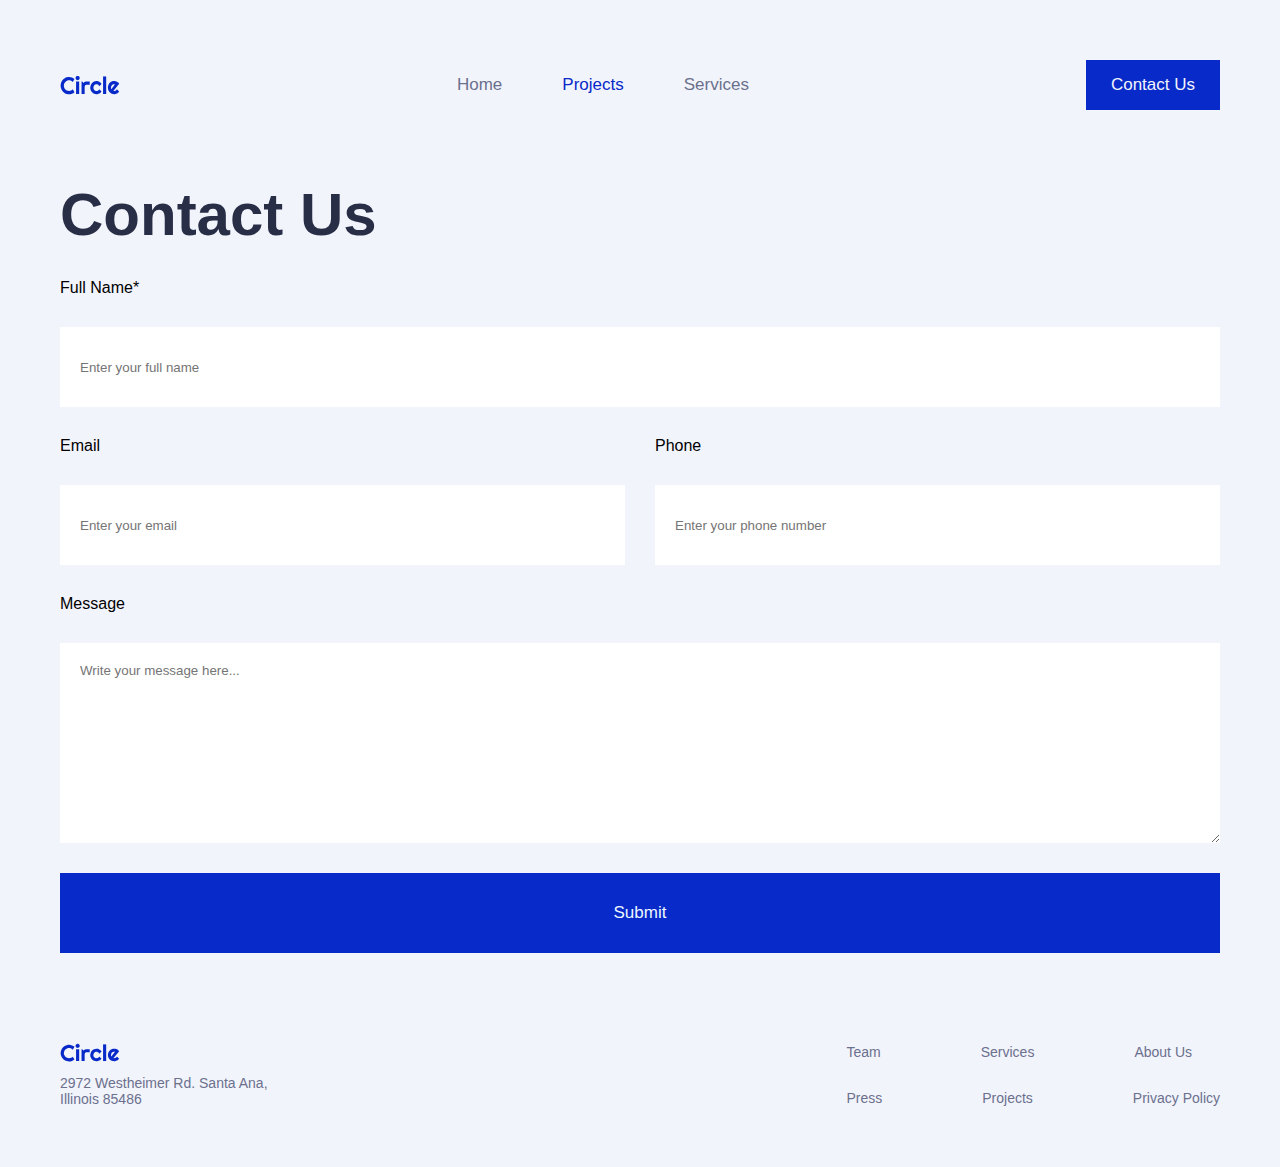
==== html/contact.html @ 4b09b60c "Project page done. Connection with DOM: successfully. Connection with JSON: successfully. Contact pa" ====
<!DOCTYPE html>
<html lang="en">
  <head>
    <meta charset="UTF-8" />
    <meta name="viewport" content="width=device-width, initial-scale=1.0" />
    <title>Project</title>
    <link rel="stylesheet" href="../css/contact.css" />
  </head>
  <body>
    <header class="header">
      <nav class="nav-bar">
        <img src="../resources/images/logos/circle.svg" alt="Circle logo" />
        <ul>
          <li class="home"><a href="homepage.html">Home</a></li>
          <li class="project"><a href="project.html">Projects</a></li>
          <li><a href="services.html">Services</a></li>
        </ul>
        <a href="/html/contact.html" id="btn-contact-us">Contact Us</a>
      </nav>
    </header>
    <main>
      <section class="contact-us">
        <h1>Contact Us</h1>
       
        <form id="form-contact">
            <div class="form-content">
                <label for="name">Full Name*</label>
                <input type="text"  class="input-box" id="name" name="name" placeholder="Enter your full name" required />
              </div>
              
              <div class="email-phone">
                <div class="form-content email">
                    <label for="email">Email</label> 
                    <input type="email" class="input-box" id="email" name="email" placeholder="Enter your email" required/>
                  </div>
    
                  <div class="form-content phone">
                    <label for="phone">Phone</label>
                    <input type="text"  class="input-box" id="phone" name="phone" placeholder="Enter your phone number" required />
                  </div>

              </div>
           
    
              <div class="form-content">
                <label for="message">Message</label>
                <textarea class="message-box" id="message" name="message" placeholder="Write your message here..." required></textarea>
              </div>
    
              <div class="form-content">
              <button type="submit" class="btn-sumbit" >Submit</button>
              </div>
        </form>
      </section>





    </main>

    <footer class="footer">
      <div>
        <img src="../resources/images/logos/circle.svg" alt="Circle logo" />
        <p>2972 Westheimer Rd. Santa Ana, Illinois 85486</p>
      </div>
      <div class="footer-links">
        <ul>
          <li><a href="#">Team</a></li>
          <li><a href="#">Services</a></li>
          <li><a href="#">About Us</a></li>
        </ul>
        <ul>
          <li><a href="#">Press</a></li>
          <li><a href="#">Projects</a></li>
          <li><a href="#">Privacy Policy</a></li>
        </ul>
      </div>
    </footer>

    <script src="../js/contact.js"></script>
  </body>
</html>
---- css/contact.css ----
:root {
    --blue: #072ac8;
    --sky-blue: #43d2ff;
    --pale-blue: #a2d6f9;
    --light-blue: #d1edff;
    --black: #292e47;
    --grey: #6b708d;
    --pale-grey: #f2f4fc;
    --ice: #ecf7ff;
    --yellow: #ffc600;
  }
  
  *,
  html,
  body {
    box-sizing: border-box;
    font-family: "Roboto", Arial, Helvetica, sans-serif;
    margin: 0;
    padding: 0;
  }
  body {
    max-width: 100%;
    background-color: var(--pale-grey);
  }
  .header {
    position: fixed;
    top: 0;
    width: 100%;
    display: flex;
    justify-content: space-around;
    background-color: var(--pale-grey);
    z-index: 1800;
    padding: 60px 60px 0px 60px;
  }
  .nav-bar {
    display: flex;
    align-items: center;
    justify-content: space-between;
    gap: 60px;
    width: 100%;
  }
  .nav-bar img {
    width: 60px;
    height: auto;
  }
  
  .nav-bar ul {
    display: flex;
    gap: 60px;
    list-style: none;
    padding: 0;
  }
  .nav-bar a {
    color: var(--grey);
    text-decoration: none;
    font-size: 17px;
  }
  #btn-contact-us {
    color: var(--pale-grey);
    background-color: var(--blue);
    padding: 15px 25px;
    border: none;
    text-decoration: none;
    font-size: 17px;
  }
  .project a {
    color: var(--blue);
  }
  
  
  .contact-us {
    display: flex;
    flex-direction: column;
    max-width: 100%;
    padding: 60px 60px 60px 60px;
    margin-top: 120px;
  }
  .contact-us h1 {
    font-size: 60px;
    color: var(--black);
   
  }


  .form-content {
    display: flex;
    flex-direction: column;
    gap: 30px;
    padding-top: 30px;
  }

  .input-box {
    max-width: 100%;
    height: 80px;
    color: var(--grey); 
    padding: 20px;
    border:none;
  }
.email-phone{
  display: flex;
  gap: 30px;
}
.email{
    width: 50%;
}
.phone{
    width: 50%;
}


  .message-box {
    max-width: 100%;
    height: 200px;
    border: none;
    padding:20px;
  }
.btn-sumbit{
  background-color: var(--blue);
  max-width: 100%;
  height: 80px;
  color: var(--ice);
  padding: 15px 25px;
  border: none;
  text-decoration: none;
  font-size: 17px;
}


  .footer {
    position: relative;
    max-width: 100%;
    display: flex;
    justify-content: space-between;
    align-items: center;
    z-index: 1000;
    padding: 0px 60px 60px 60px;
    background-color: var(--pale-grey);
    font-size: 14px;
    color: var(--grey);
  }
  .footer img {
    padding-top: 30px;
    width: 60px;
    height: auto;
  }
  .footer p {
    width: 250px;
    padding-top: 10px;
  }
  .footer ul {
    list-style: none;
    display: flex;
    flex-wrap: column;
    align-items: flex-end;
    gap: 100px;
    padding-top: 30px;
  }
  .footer a {
    text-decoration: none;
    color: var(--grey);
    font-size: 14px;
    align-items: flex-end;
  }
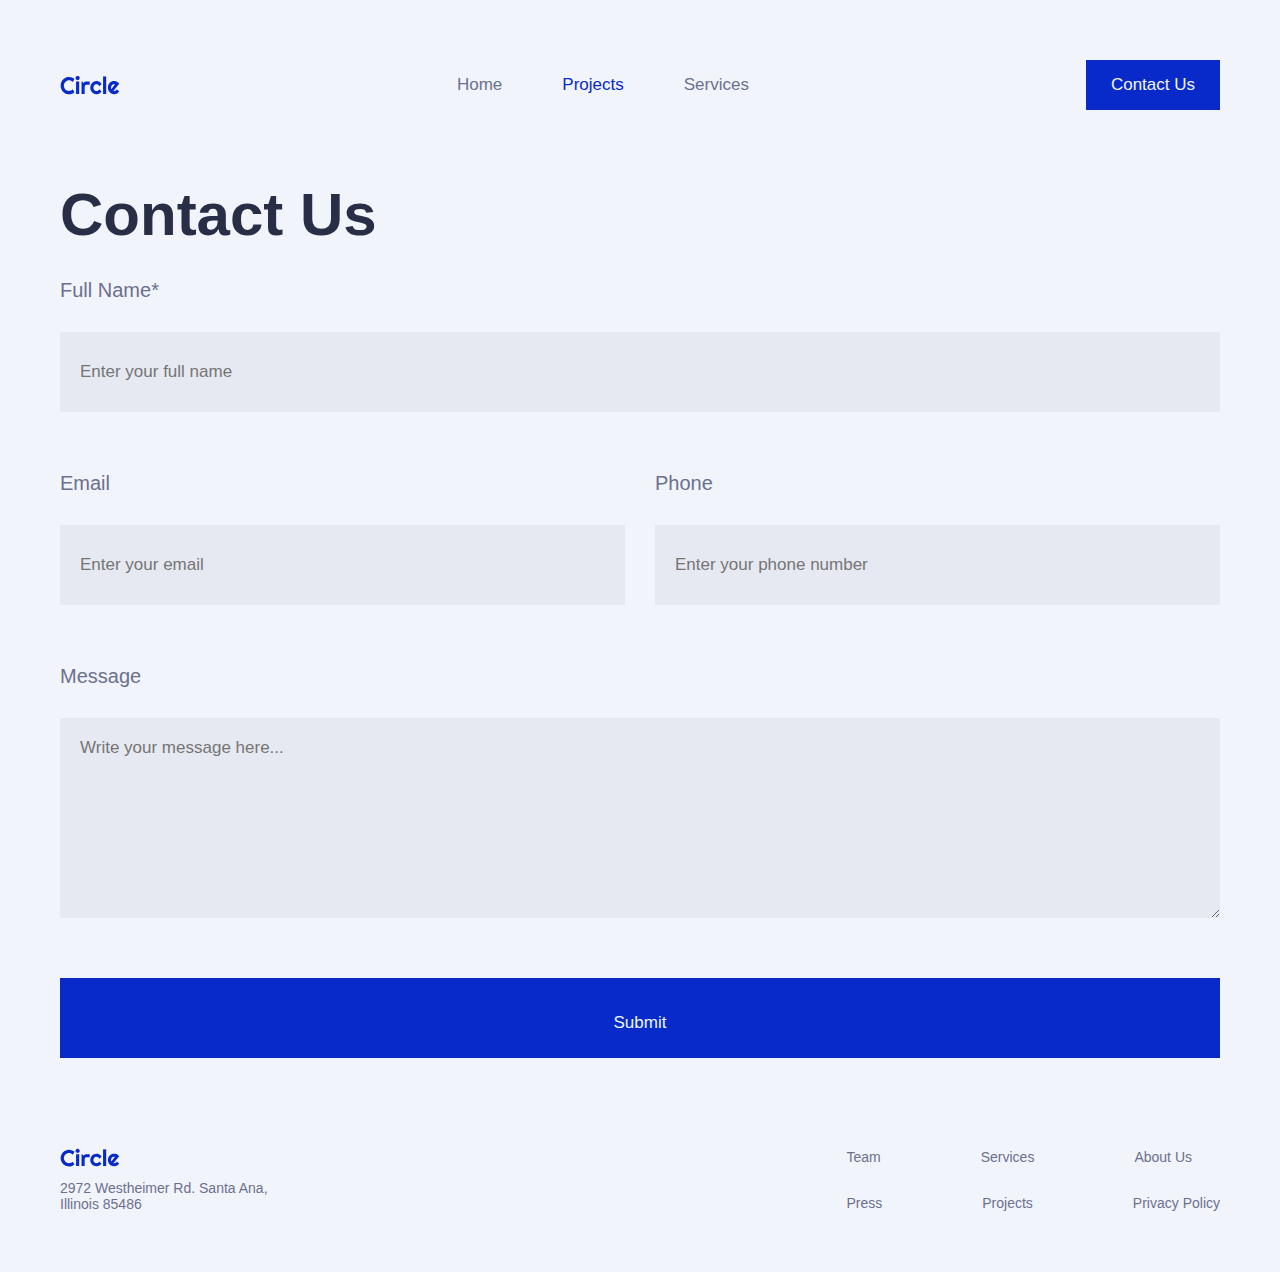
==== commit 6c73fcd4: "contact page: form done and cosmetic changes in css" ====
--- a/html/contact.html
+++ b/html/contact.html
@@ -21,42 +21,66 @@
     <main>
       <section class="contact-us">
         <h1>Contact Us</h1>
-       
+
         <form id="form-contact">
-            <div class="form-content">
-                <label for="name">Full Name*</label>
-                <input type="text"  class="input-box" id="name" name="name" placeholder="Enter your full name" required />
-              </div>
-              
-              <div class="email-phone">
-                <div class="form-content email">
-                    <label for="email">Email</label> 
-                    <input type="email" class="input-box" id="email" name="email" placeholder="Enter your email" required/>
-                  </div>
-    
-                  <div class="form-content phone">
-                    <label for="phone">Phone</label>
-                    <input type="text"  class="input-box" id="phone" name="phone" placeholder="Enter your phone number" required />
-                  </div>
+          <div id="form-content" class="form-content">
+            <label for="name">Full Name*</label>
+            <input
+              type="text"
+              class="input-box"
+              id="name"
+              name="name"
+              placeholder="Enter your full name"
+              required
+            />
+            <div class="error" id="name-error"></div>
+          </div>
 
-              </div>
-           
-    
-              <div class="form-content">
-                <label for="message">Message</label>
-                <textarea class="message-box" id="message" name="message" placeholder="Write your message here..." required></textarea>
-              </div>
-    
-              <div class="form-content">
-              <button type="submit" class="btn-sumbit" >Submit</button>
-              </div>
+          <div class="email-phone">
+            <div class="form-content email">
+              <label for="email">Email</label>
+              <input
+                type="email"
+                class="input-box"
+                id="email"
+                name="email"
+                placeholder="Enter your email"
+                required
+              />
+              <div class="error" id="email-error"></div>
+            </div>
+
+            <div class="form-content phone">
+              <label for="phone">Phone</label>
+              <input
+                type="text"
+                class="input-box"
+                id="phone"
+                name="phone"
+                placeholder="Enter your phone number"
+                required
+              />
+              <div class="error" id="phone-error"></div>
+            </div>
+          </div>
+
+          <div class="form-content">
+            <label for="message">Message</label>
+            <textarea
+              class="message-box"
+              id="message"
+              name="message"
+              placeholder="Write your message here..."
+              required
+            ></textarea>
+            <div class="error" id="message-error"></div>
+          </div>
+
+          <div class="form-content">
+            <button type="submit" class="btn-submit">Submit</button>
+          </div>
         </form>
       </section>
-
-
-
-
-
     </main>
 
     <footer class="footer">
--- a/css/contact.css
+++ b/css/contact.css
@@ -1,164 +1,179 @@
 :root {
-    --blue: #072ac8;
-    --sky-blue: #43d2ff;
-    --pale-blue: #a2d6f9;
-    --light-blue: #d1edff;
-    --black: #292e47;
-    --grey: #6b708d;
-    --pale-grey: #f2f4fc;
-    --ice: #ecf7ff;
-    --yellow: #ffc600;
-  }
-  
-  *,
-  html,
-  body {
-    box-sizing: border-box;
-    font-family: "Roboto", Arial, Helvetica, sans-serif;
-    margin: 0;
-    padding: 0;
-  }
-  body {
-    max-width: 100%;
-    background-color: var(--pale-grey);
-  }
-  .header {
-    position: fixed;
-    top: 0;
-    width: 100%;
-    display: flex;
-    justify-content: space-around;
-    background-color: var(--pale-grey);
-    z-index: 1800;
-    padding: 60px 60px 0px 60px;
-  }
-  .nav-bar {
-    display: flex;
-    align-items: center;
-    justify-content: space-between;
-    gap: 60px;
-    width: 100%;
-  }
-  .nav-bar img {
-    width: 60px;
-    height: auto;
-  }
-  
-  .nav-bar ul {
-    display: flex;
-    gap: 60px;
-    list-style: none;
-    padding: 0;
-  }
-  .nav-bar a {
-    color: var(--grey);
-    text-decoration: none;
-    font-size: 17px;
-  }
-  #btn-contact-us {
-    color: var(--pale-grey);
-    background-color: var(--blue);
-    padding: 15px 25px;
-    border: none;
-    text-decoration: none;
-    font-size: 17px;
-  }
-  .project a {
-    color: var(--blue);
-  }
-  
-  
-  .contact-us {
-    display: flex;
-    flex-direction: column;
-    max-width: 100%;
-    padding: 60px 60px 60px 60px;
-    margin-top: 120px;
-  }
-  .contact-us h1 {
-    font-size: 60px;
-    color: var(--black);
-   
-  }
-
-
-  .form-content {
-    display: flex;
-    flex-direction: column;
-    gap: 30px;
-    padding-top: 30px;
-  }
-
-  .input-box {
-    max-width: 100%;
-    height: 80px;
-    color: var(--grey); 
-    padding: 20px;
-    border:none;
-  }
-.email-phone{
-  display: flex;
-  gap: 30px;
-}
-.email{
-    width: 50%;
-}
-.phone{
-    width: 50%;
+  --blue: #072ac8;
+  --sky-blue: #43d2ff;
+  --pale-blue: #a2d6f9;
+  --light-blue: #d1edff;
+  --black: #292e47;
+  --grey: #6b708d;
+  --pale-grey: #f2f4fc;
+  --ice: #ecf7ff;
+  --yellow: #ffc600;
 }
 
+*,
+html,
+body {
+  box-sizing: border-box;
+  font-family: "Roboto", Arial, Helvetica, sans-serif;
+  margin: 0;
+  padding: 0;
+}
+body {
+  max-width: 100%;
+  background-color: var(--pale-grey);
+}
+.header {
+  position: fixed;
+  top: 0;
+  width: 100%;
+  display: flex;
+  justify-content: space-around;
+  background-color: var(--pale-grey);
+  z-index: 1800;
+  padding: 60px 60px 0px 60px;
+}
+.nav-bar {
+  display: flex;
+  align-items: center;
+  justify-content: space-between;
+  gap: 60px;
+  width: 100%;
+}
+.nav-bar img {
+  width: 60px;
+  height: auto;
+}
 
-  .message-box {
-    max-width: 100%;
-    height: 200px;
-    border: none;
-    padding:20px;
-  }
-.btn-sumbit{
+.nav-bar ul {
+  display: flex;
+  gap: 60px;
+  list-style: none;
+  padding: 0;
+}
+.nav-bar a {
+  color: var(--grey);
+  text-decoration: none;
+  font-size: 17px;
+}
+#btn-contact-us {
+  color: var(--pale-grey);
   background-color: var(--blue);
-  max-width: 100%;
-  height: 80px;
-  color: var(--ice);
   padding: 15px 25px;
   border: none;
   text-decoration: none;
   font-size: 17px;
 }
+#btn-contact-us:hover {
+  color: var(--yellow);
+}
 
+.project a {
+  color: var(--blue);
+}
 
-  .footer {
-    position: relative;
-    max-width: 100%;
-    display: flex;
-    justify-content: space-between;
-    align-items: center;
-    z-index: 1000;
-    padding: 0px 60px 60px 60px;
-    background-color: var(--pale-grey);
-    font-size: 14px;
-    color: var(--grey);
-  }
-  .footer img {
-    padding-top: 30px;
-    width: 60px;
-    height: auto;
-  }
-  .footer p {
-    width: 250px;
-    padding-top: 10px;
-  }
-  .footer ul {
-    list-style: none;
-    display: flex;
-    flex-wrap: column;
-    align-items: flex-end;
-    gap: 100px;
-    padding-top: 30px;
-  }
-  .footer a {
-    text-decoration: none;
-    color: var(--grey);
-    font-size: 14px;
-    align-items: flex-end;
-  }
-  +.contact-us {
+  display: flex;
+  flex-direction: column;
+  max-width: 100%;
+  padding: 60px 60px 60px 60px;
+  margin-top: 120px;
+}
+.contact-us h1 {
+  font-size: 60px;
+  color: var(--black);
+}
+
+.form-content {
+  display: flex;
+  flex-direction: column;
+  gap: 30px;
+  padding-top: 30px;
+}
+.form-content label {
+  font-size: 20px;
+  color: var(--grey);
+}
+
+.input-box {
+  max-width: 100%;
+  height: 80px;
+  color: var(--grey);
+  padding: 20px;
+  border: none;
+  font-size: 17px;
+  color: var(--grey);
+  background-color: #e6e9f1;
+}
+.email-phone {
+  display: flex;
+  gap: 30px;
+}
+.email {
+  width: 50%;
+}
+.phone {
+  width: 50%;
+}
+
+.message-box {
+  max-width: 100%;
+  height: 200px;
+  border: none;
+  padding: 20px;
+  font-size: 17px;
+  color: var(--grey);
+  background-color: #e6e9f1;
+}
+
+.btn-submit {
+  background-color: var(--blue);
+  display: block;
+  max-width: 100%;
+  cursor: pointer;
+  height: 80px;
+  color: var(--ice);
+  padding-top: 10px;
+  text-align: center;
+  border: none;
+  text-decoration: none;
+  font-size: 17px;
+}
+
+.btn-submit:hover {
+  color: var(--yellow);
+}
+.footer {
+  position: relative;
+  max-width: 100%;
+  display: flex;
+  justify-content: space-between;
+  align-items: center;
+  z-index: 1000;
+  padding: 0px 60px 60px 60px;
+  background-color: var(--pale-grey);
+  font-size: 14px;
+  color: var(--grey);
+}
+.footer img {
+  padding-top: 30px;
+  width: 60px;
+  height: auto;
+}
+.footer p {
+  width: 250px;
+  padding-top: 10px;
+}
+.footer ul {
+  list-style: none;
+  display: flex;
+  flex-wrap: column;
+  align-items: flex-end;
+  gap: 100px;
+  padding-top: 30px;
+}
+.footer a {
+  text-decoration: none;
+  color: var(--grey);
+  font-size: 14px;
+  align-items: flex-end;
+}
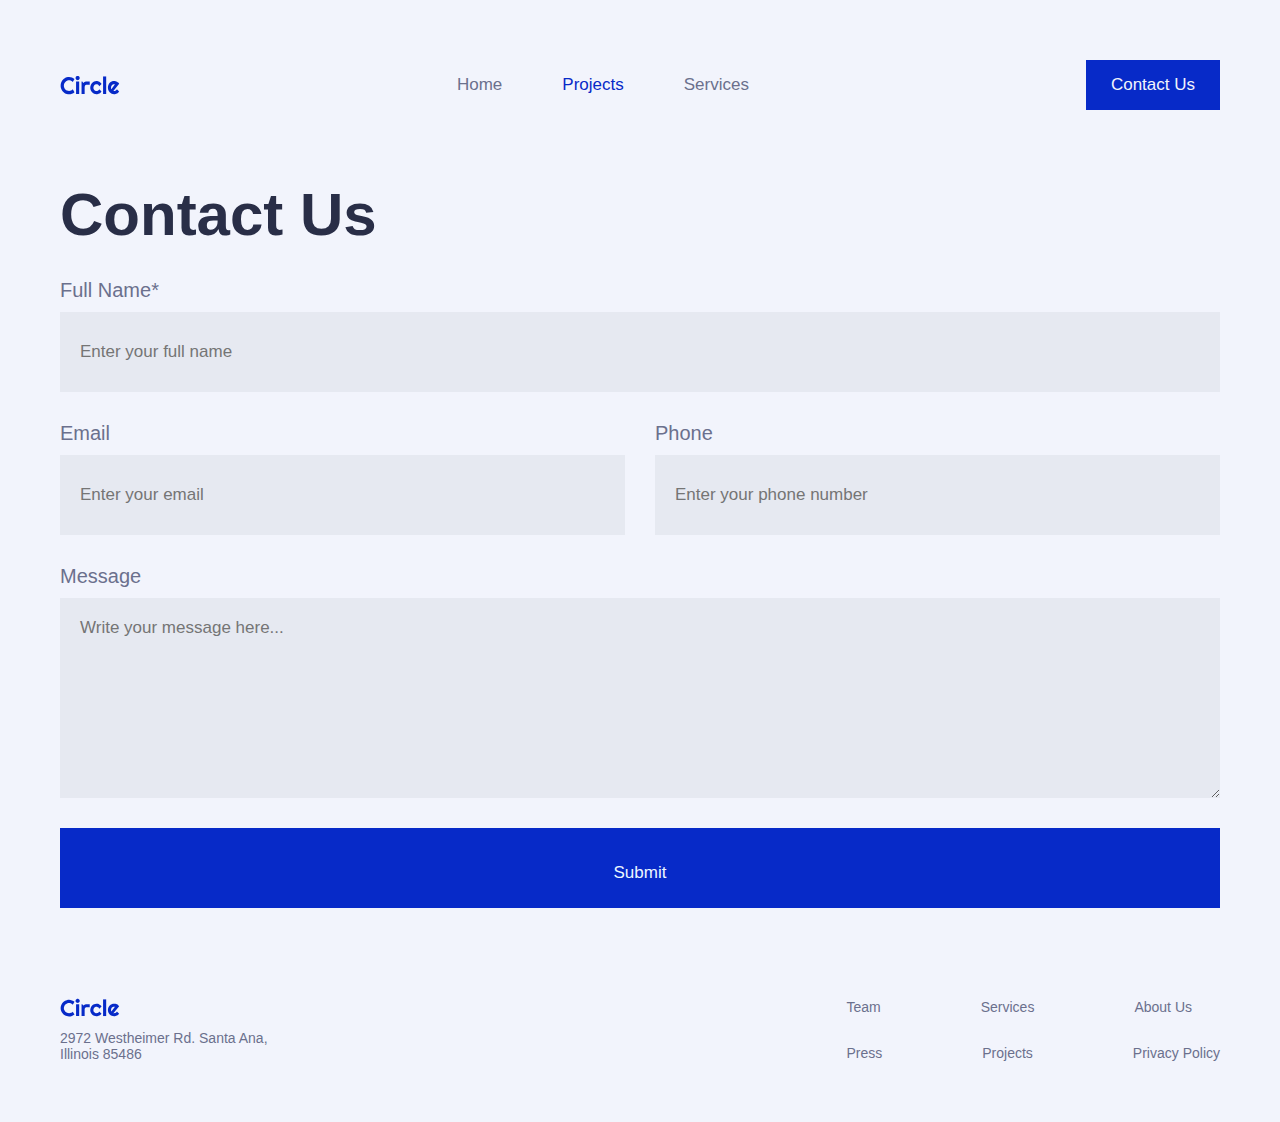
==== commit 1f35dfe6: "Contact form validation: successfully done." ====
--- a/html/contact.html
+++ b/html/contact.html
@@ -31,9 +31,8 @@
               id="name"
               name="name"
               placeholder="Enter your full name"
-              required
             />
-            <div class="error" id="name-error"></div>
+            <p class="error-message" id="name-error"></p>
           </div>
 
           <div class="email-phone">
@@ -45,9 +44,8 @@
                 id="email"
                 name="email"
                 placeholder="Enter your email"
-                required
               />
-              <div class="error" id="email-error"></div>
+              <p class="error-message" id="email-error"></p>
             </div>
 
             <div class="form-content phone">
@@ -58,9 +56,8 @@
                 id="phone"
                 name="phone"
                 placeholder="Enter your phone number"
-                required
               />
-              <div class="error" id="phone-error"></div>
+              <p class="error-message" id="phone-error"></p>
             </div>
           </div>
 
@@ -71,9 +68,8 @@
               id="message"
               name="message"
               placeholder="Write your message here..."
-              required
             ></textarea>
-            <div class="error" id="message-error"></div>
+            <p class="error-message" id="message-error"></p>
           </div>
 
           <div class="form-content">
--- a/css/contact.css
+++ b/css/contact.css
@@ -83,10 +83,13 @@
   color: var(--black);
 }
 
+
+/*form*/
+
 .form-content {
   display: flex;
   flex-direction: column;
-  gap: 30px;
+  gap: 10px;
   padding-top: 30px;
 }
 .form-content label {
@@ -142,6 +145,17 @@
 .btn-submit:hover {
   color: var(--yellow);
 }
+
+
+/*error*/
+.error-message {
+  display: none;
+  color: red; 
+  font-size: 13px; 
+  
+}
+
+/*footer*/
 .footer {
   position: relative;
   max-width: 100%;
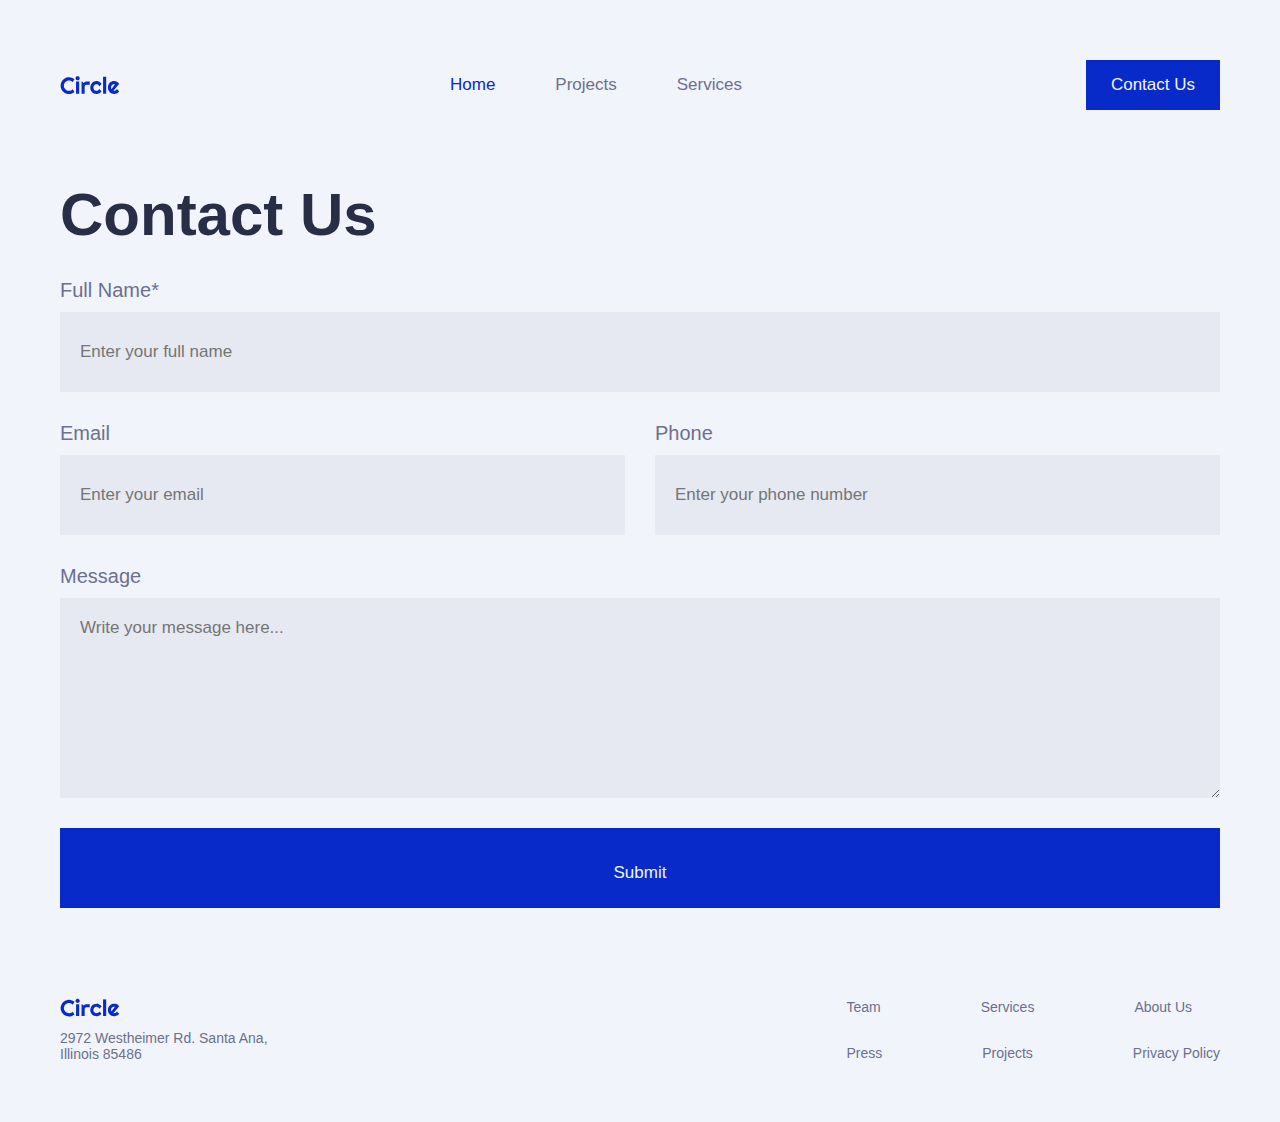
==== commit 3c36f10e: "Media-queries: homepage and contact done." ====
--- a/html/contact.html
+++ b/html/contact.html
@@ -3,19 +3,34 @@
   <head>
     <meta charset="UTF-8" />
     <meta name="viewport" content="width=device-width, initial-scale=1.0" />
-    <title>Project</title>
+    <title>Homepage</title>
+    <link
+      rel="stylesheet"
+      href="https://cdn.jsdelivr.net/npm/bootstrap-icons@1.10.3/font/bootstrap-icons.css"
+    />
     <link rel="stylesheet" href="../css/contact.css" />
   </head>
   <body>
-    <header class="header">
-      <nav class="nav-bar">
-        <img src="../resources/images/logos/circle.svg" alt="Circle logo" />
-        <ul>
+    <header>
+      <img
+        src="../resources/images/logos/circle.svg"
+        alt="Circle logo"
+        class="logo"
+      />
+      <button class="open-menu" id="open-menu">
+        <i class="bi bi-list"></i>
+      </button>
+
+      <nav class="nav-bar" id="nav-bar">
+        <button class="close-menu" id="close-menu">
+          <i class="bi bi-x-circle-fill"></i>
+        </button>
+        <ul class="nav-list">
           <li class="home"><a href="homepage.html">Home</a></li>
-          <li class="project"><a href="project.html">Projects</a></li>
+          <li><a href="project.html">Projects</a></li>
           <li><a href="services.html">Services</a></li>
         </ul>
-        <a href="/html/contact.html" id="btn-contact-us">Contact Us</a>
+        <a href="contact.html" id="btn-contact-us">Contact Us</a>
       </nav>
     </header>
     <main>
--- a/css/contact.css
+++ b/css/contact.css
@@ -9,7 +9,6 @@
   --ice: #ecf7ff;
   --yellow: #ffc600;
 }
-
 *,
 html,
 body {
@@ -22,7 +21,7 @@
   max-width: 100%;
   background-color: var(--pale-grey);
 }
-.header {
+header {
   position: fixed;
   top: 0;
   width: 100%;
@@ -32,6 +31,11 @@
   z-index: 1800;
   padding: 60px 60px 0px 60px;
 }
+.logo {
+  width: 60px;
+  height: auto;
+}
+/* Nav Bar */
 .nav-bar {
   display: flex;
   align-items: center;
@@ -39,21 +43,20 @@
   gap: 60px;
   width: 100%;
 }
-.nav-bar img {
-  width: 60px;
-  height: auto;
-}
-
-.nav-bar ul {
+.nav-list {
   display: flex;
   gap: 60px;
   list-style: none;
   padding: 0;
+  margin-left: 30%;
 }
 .nav-bar a {
   color: var(--grey);
   text-decoration: none;
   font-size: 17px;
+}
+.home a {
+  color: var(--blue);
 }
 #btn-contact-us {
   color: var(--pale-grey);
@@ -66,11 +69,13 @@
 #btn-contact-us:hover {
   color: var(--yellow);
 }
-
+.open-menu,
+.close-menu {
+  display: none;
+}
 .project a {
   color: var(--blue);
 }
-
 .contact-us {
   display: flex;
   flex-direction: column;
@@ -82,10 +87,7 @@
   font-size: 60px;
   color: var(--black);
 }
-
-
 /*form*/
-
 .form-content {
   display: flex;
   flex-direction: column;
@@ -96,7 +98,6 @@
   font-size: 20px;
   color: var(--grey);
 }
-
 .input-box {
   max-width: 100%;
   height: 80px;
@@ -117,7 +118,6 @@
 .phone {
   width: 50%;
 }
-
 .message-box {
   max-width: 100%;
   height: 200px;
@@ -127,7 +127,6 @@
   color: var(--grey);
   background-color: #e6e9f1;
 }
-
 .btn-submit {
   background-color: var(--blue);
   display: block;
@@ -141,20 +140,15 @@
   text-decoration: none;
   font-size: 17px;
 }
-
 .btn-submit:hover {
   color: var(--yellow);
 }
-
-
 /*error*/
 .error-message {
   display: none;
-  color: red; 
-  font-size: 13px; 
-  
-}
-
+  color: red;
+  font-size: 13px;
+}
 /*footer*/
 .footer {
   position: relative;
@@ -191,3 +185,144 @@
   font-size: 14px;
   align-items: flex-end;
 }
+@media only screen and (max-width: 600px) {
+  header {
+    display: flex;
+    padding: 20px 20px 0px 20px;
+    flex-direction: raw;
+    justify-content: space-between;
+  }
+  .open-menu,
+  .close-menu {
+    display: block;
+    border: 0;
+    font-size: 1.25rem;
+    background-color: transparent;
+    cursor: pointer;
+  }
+  .open-menu {
+    color: varr(--blue);
+  }
+  .close-menu {
+    color: var(--y2ellow);
+  }
+  .nav-bar {
+    opacity: 0;
+    visibility: hidden;
+    display: flex;
+    flex-direction: column;
+    align-items: end;
+    gap: 1rem;
+    position: absolute;
+    top: 0;
+    right: 0;
+    bottom: 0;
+    background-color: var(--blue);
+    padding: 1rem;
+    box-shadow: 0 0 0 100vmax rgba(70, 99, 229, 0.5);
+    height: 220px;
+    width: 120px;
+  }
+  .nav-bar.show {
+    opacity: 2;
+    visibility: visible;
+  }
+  .nav-list {
+    display: flex;
+    flex-direction: column;
+    align-items: end;
+    gap: 20px;
+    list-style: none;
+    padding: 0;
+    margin-left: 30%;
+  }
+  .nav-list li a {
+    color: var(--pale-grey);
+    gap: 20px;
+  }
+  .nav-list li a:hover {
+    color: var(--yellow);
+  }
+  #btn-contact-us {
+    color: var(--pale-grey);
+    background-color: transparent;
+    padding: 1rem;
+    right: 0;
+    border: none;
+    text-decoration: none;
+    font-size: 17px;
+    align-items: end;
+    padding: 0px;
+  }
+  .bi-list {
+    color: var(--blue);
+  }
+  .bi-x-circle-fill {
+    color: var(--pale-grey);
+  }
+  .form-group {
+    display: flex;
+    flex-direction: column;
+    justify-content: space-between;
+    align-items: center;
+    margin-bottom: 0px;
+  }
+  .email-phone {
+    display: flex;
+    flex-direction: column;
+    max-width: 100%;
+    gap: 0px;
+  }
+  .email,
+  .phone {
+    width: 100%;
+  }
+  .form button:hover {
+    color: var(--yellow);
+  }
+  .footer {
+    position: relative;
+    max-width: 100%;
+    height: 120px;
+    bottom: 0px;
+    display: flex;
+    flex-direction: column;
+    justify-content: space-between;
+    align-items: center;
+    z-index: 1000;
+    padding: 15px 15px 15px 15px;
+    background-color: var(--pale-grey);
+    font-size: 10px;
+    color: var(--grey);
+  }
+  .footer div {
+    display: flex;
+    flex-direction: row;
+    align-items: flex-end;
+    justify-content: center;
+    padding: 10px 20px 0px 20px;
+  }
+  .footer img {
+    padding-top: 0px;
+    width: 60px;
+    height: auto;
+  }
+  .footer p {
+    width: 100%;
+    padding-top: 0px;
+    margin-left: 20px;
+  }
+  .footer ul {
+    flex-wrap: column;
+    align-items: space-between;
+    margin-left: 0px;
+    width: 180px;
+    gap: 15px;
+    padding-top: 0px;
+    margin-bottom: 20px;
+  }
+  .footer a {
+    font-size: 12px;
+    align-items: flex-end;
+  }
+}
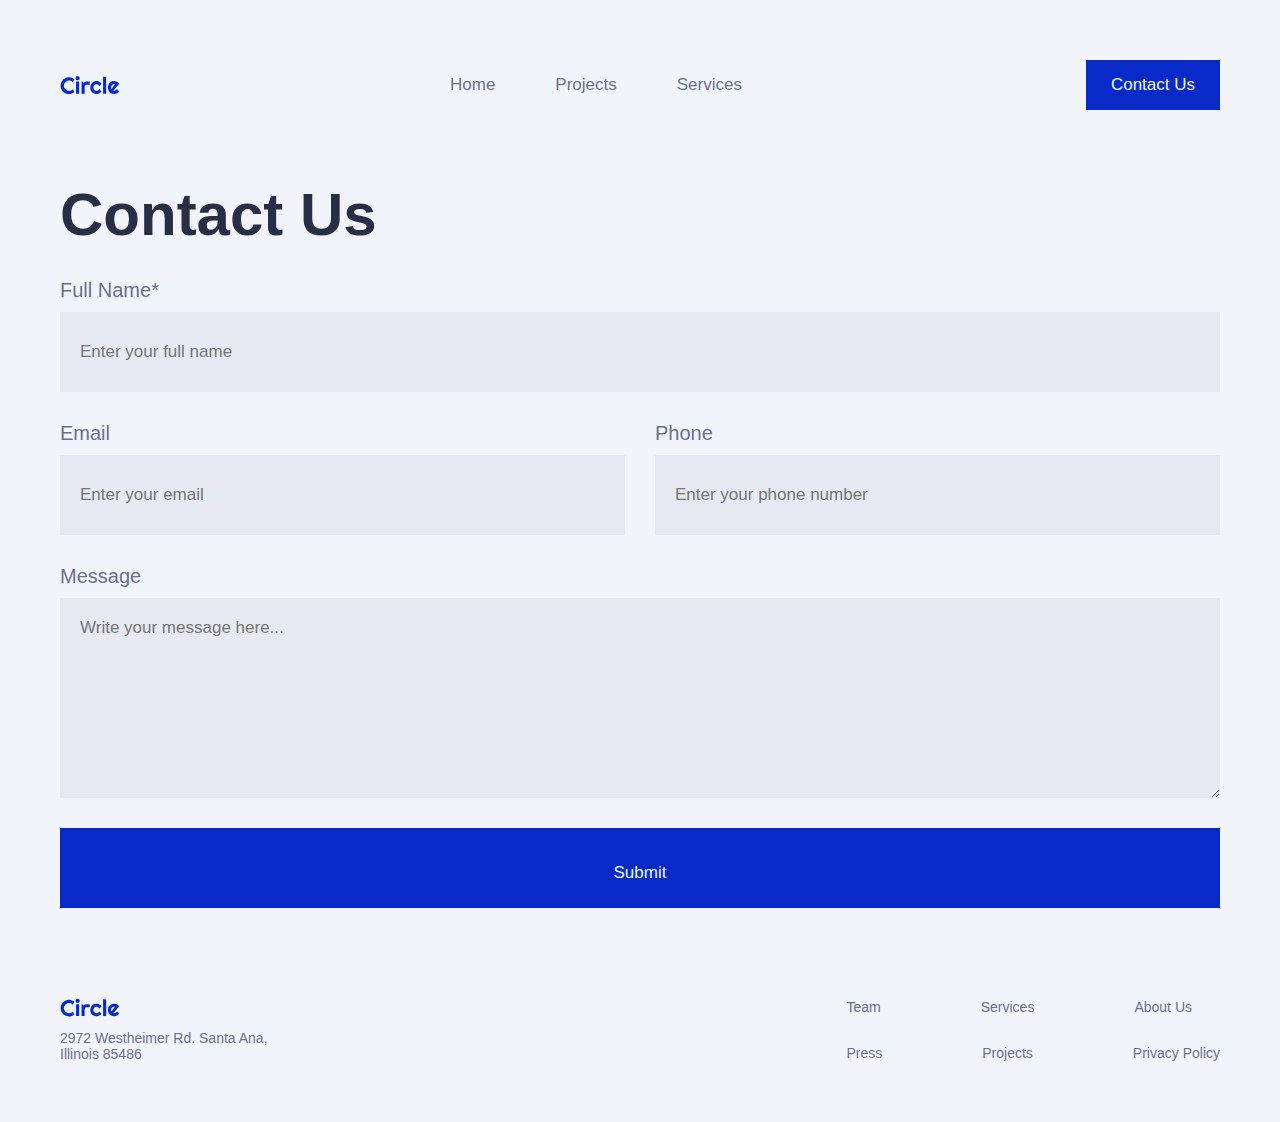
==== commit cdd0a009: "Last cosmetic changes" ====
--- a/html/contact.html
+++ b/html/contact.html
@@ -26,7 +26,7 @@
           <i class="bi bi-x-circle-fill"></i>
         </button>
         <ul class="nav-list">
-          <li class="home"><a href="homepage.html">Home</a></li>
+          <li class="home"><a href="../index.html">Home</a></li>
           <li><a href="project.html">Projects</a></li>
           <li><a href="services.html">Services</a></li>
         </ul>
@@ -36,7 +36,6 @@
     <main>
       <section class="contact-us">
         <h1>Contact Us</h1>
-
         <form id="form-contact">
           <div id="form-content" class="form-content">
             <label for="name">Full Name*</label>
@@ -49,7 +48,6 @@
             />
             <p class="error-message" id="name-error"></p>
           </div>
-
           <div class="email-phone">
             <div class="form-content email">
               <label for="email">Email</label>
@@ -62,7 +60,6 @@
               />
               <p class="error-message" id="email-error"></p>
             </div>
-
             <div class="form-content phone">
               <label for="phone">Phone</label>
               <input
@@ -75,7 +72,6 @@
               <p class="error-message" id="phone-error"></p>
             </div>
           </div>
-
           <div class="form-content">
             <label for="message">Message</label>
             <textarea
@@ -86,14 +82,12 @@
             ></textarea>
             <p class="error-message" id="message-error"></p>
           </div>
-
           <div class="form-content">
             <button type="submit" class="btn-submit">Submit</button>
           </div>
         </form>
       </section>
     </main>
-
     <footer class="footer">
       <div>
         <img src="../resources/images/logos/circle.svg" alt="Circle logo" />
@@ -112,7 +106,6 @@
         </ul>
       </div>
     </footer>
-
     <script src="../js/contact.js"></script>
   </body>
 </html>
--- a/css/contact.css
+++ b/css/contact.css
@@ -35,7 +35,6 @@
   width: 60px;
   height: auto;
 }
-/* Nav Bar */
 .nav-bar {
   display: flex;
   align-items: center;
@@ -54,9 +53,6 @@
   color: var(--grey);
   text-decoration: none;
   font-size: 17px;
-}
-.home a {
-  color: var(--blue);
 }
 #btn-contact-us {
   color: var(--pale-grey);
@@ -87,7 +83,6 @@
   font-size: 60px;
   color: var(--black);
 }
-/*form*/
 .form-content {
   display: flex;
   flex-direction: column;
@@ -143,13 +138,11 @@
 .btn-submit:hover {
   color: var(--yellow);
 }
-/*error*/
 .error-message {
   display: none;
   color: red;
   font-size: 13px;
 }
-/*footer*/
 .footer {
   position: relative;
   max-width: 100%;
